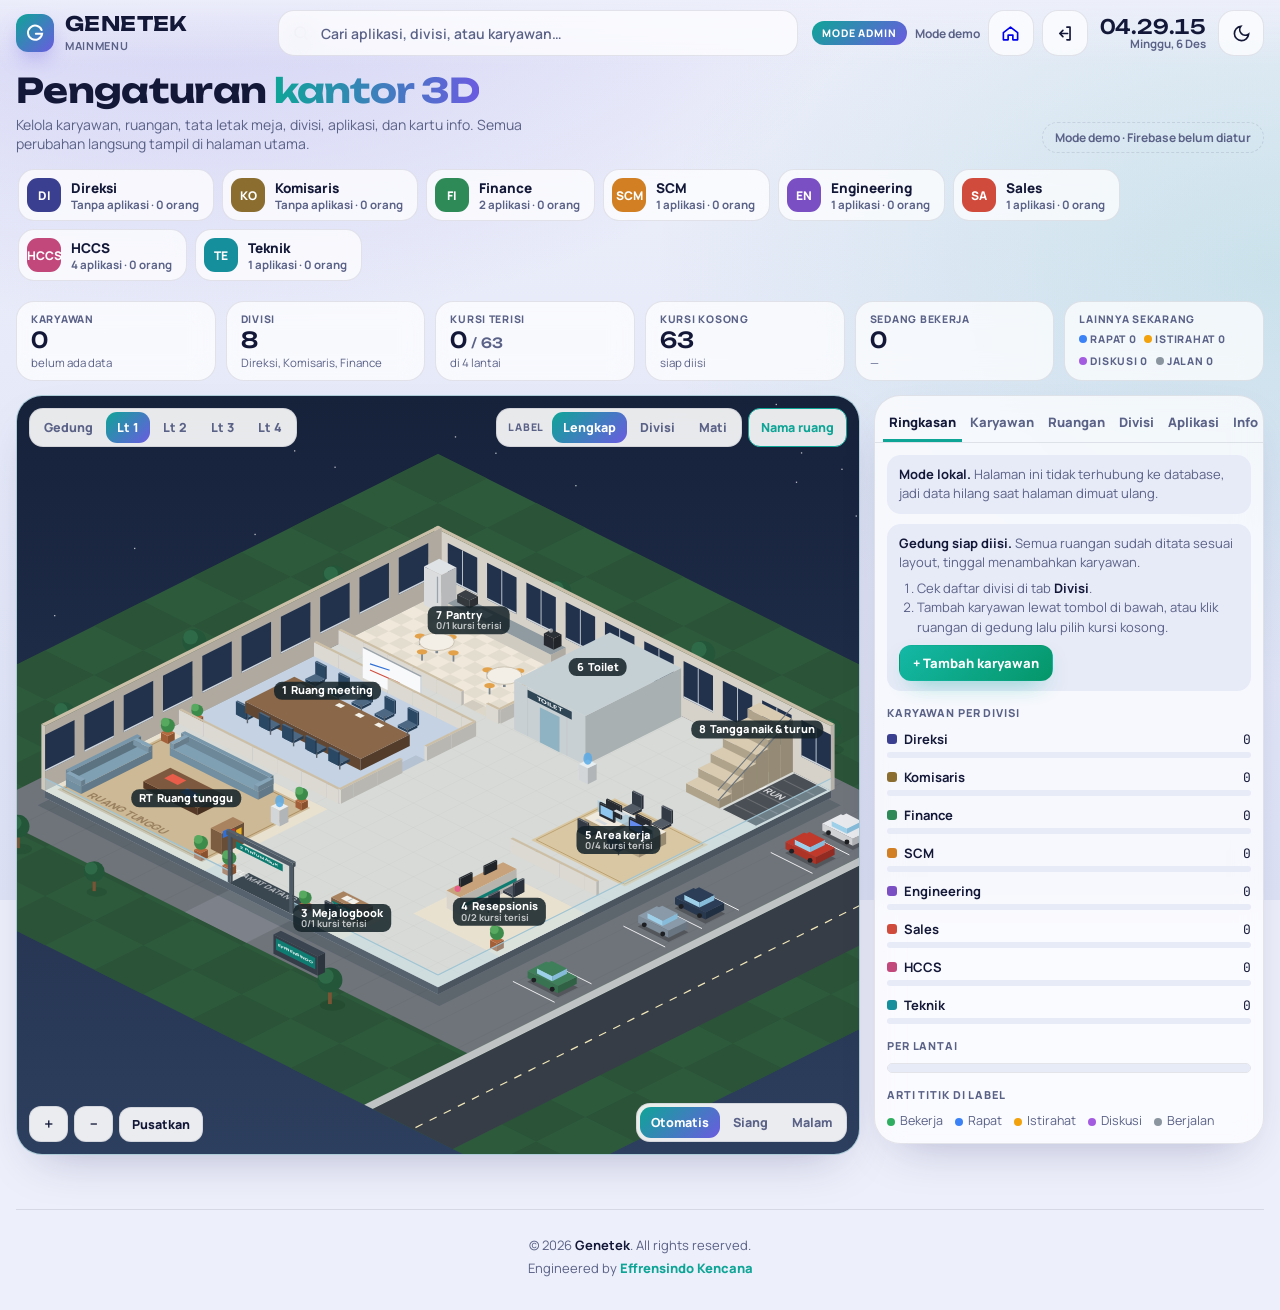
==== admin/index.html @ 9f0a09e7 "Create index.html" ====
<!DOCTYPE html>
<html lang="id">
<head>
  <meta charset="UTF-8">
  <meta name="viewport" content="width=device-width, initial-scale=1, viewport-fit=cover">
  <title>Admin · Mainmenu Genetek</title>
  <script>try{var t=localStorage.getItem("gt-theme");if(t==="dark"||t==="light")document.documentElement.dataset.theme=t}catch(e){}</script>
  <link rel="preconnect" href="https://fonts.googleapis.com">
  <link rel="preconnect" href="https://fonts.gstatic.com" crossorigin>
  <link rel="stylesheet" href="https://fonts.googleapis.com/css2?family=Unbounded:wght@500;700&family=Manrope:wght@400;500;600;700;800&family=JetBrains+Mono:wght@500;700&display=swap">
  <link rel="stylesheet" href="/assets/app.css">
</head>
<body data-mode="admin">
<div class="gate" id="gate">
  <form class="gate-card" id="gateForm" autocomplete="on">
    <h1>Masuk admin</h1>
    <p>Halaman ini untuk mengatur kantor 3D di mainmenu Genetek. Masuk dengan akun admin Firebase.</p>
    <label>Email<input id="g-email" type="email" autocomplete="username" required></label>
    <label>Password<input id="g-pass" type="password" autocomplete="current-password" required></label>
    <div class="gate-err" id="gateErr" role="alert"></div>
    <button class="btn primary" id="gateBtn" type="submit">Masuk</button>
    <button class="linkbtn" id="gateReset" type="button">Lupa password?</button>
    <a class="linkbtn" href="/" style="text-decoration:none">← Kembali ke halaman utama</a>
  </form>
</div>
<div class="bgfx" aria-hidden="true"></div>
<header class="topbar">
  <div class="tbar">
    <a class="brand" id="brand" href="/admin" aria-label="Genetek">
      <span class="logo"><img src="https://i.imgur.com/XjT4AO0.png" alt="Genetek" onerror="document.getElementById('brand').classList.add('nologo')"></span>
      <span class="wm"><span class="mk"><svg width="20" height="20" viewBox="0 0 24 24" fill="none" stroke="#fff" stroke-width="2.4" stroke-linecap="round"><path d="M20 8.5A8.5 8.5 0 1 0 20.5 13H13"/></svg></span><span><b>GENETEK</b><small>Mainmenu</small></span></span>
    </a>
    <div class="search">
      <svg width="18" height="18" viewBox="0 0 24 24" fill="none" stroke="currentColor" stroke-width="2.2" stroke-linecap="round"><circle cx="11" cy="11" r="7"/><path d="m20 20-3.5-3.5"/></svg>
      <input id="gsearch" type="search" placeholder="Cari aplikasi, divisi, atau karyawan…" autocomplete="off" aria-label="Cari aplikasi, divisi, atau karyawan">
      <div class="sres" id="gres" hidden></div>
    </div>
    <div class="tools"><span class="badge-admin">Mode admin</span><span class="who" id="who"></span><a class="tool" href="/" title="Lihat halaman utama" aria-label="Lihat halaman utama"><svg width="19" height="19" viewBox="0 0 24 24" fill="none" stroke="currentColor" stroke-width="2.1" stroke-linecap="round" stroke-linejoin="round"><path d="M3 11 12 4l9 7v9h-6v-6H9v6H3z"/></svg></a><button class="tool" id="logout" type="button" title="Keluar" aria-label="Keluar"><svg width="19" height="19" viewBox="0 0 24 24" fill="none" stroke="currentColor" stroke-width="2.1" stroke-linecap="round" stroke-linejoin="round"><path d="M15 4h4v16h-4M10 8l-4 4 4 4M6 12h10"/></svg></button>
      <div class="clk"><b id="clockTime">--.--</b><span id="clockDay">—</span><i class="sun" id="sun"></i></div>
      <button class="tool" id="themeBtn" type="button" aria-label="Ganti mode gelap atau terang" title="Ganti mode gelap/terang"><svg width="19" height="19" viewBox="0 0 24 24" fill="none" stroke="currentColor" stroke-width="2.1" stroke-linecap="round"><path d="M21 12.8A9 9 0 1 1 11.2 3a7 7 0 0 0 9.8 9.8Z"/></svg></button>
    </div>
  </div>
</header>

<div class="wrap" id="top">
  <section class="hero">
    <div><h1>Pengaturan <em>kantor 3D</em></h1><p>Kelola karyawan, ruangan, tata letak meja, divisi, aplikasi, dan kartu info. Semua perubahan langsung tampil di halaman utama.</p></div>
    <span class="mode" id="mode">Menghubungkan…</span>
  </section>

  <nav class="divbar" id="divbar" aria-label="Divisi dan aplikasinya"></nav>

  <div class="kpis" id="kpis"></div>

  <div class="main">
    <div class="stage" id="stage">
      <canvas id="cv" aria-label="Gedung kantor 4 lantai. Klik karyawan atau divisi untuk membuka aplikasinya."></canvas>
      <div class="hud tl">
        <div class="seg" role="group" aria-label="Lantai" id="floorSeg">
          <button data-view="out" aria-pressed="false">Gedung</button>
          <button data-view="0" aria-pressed="true">Lt 1</button>
          <button data-view="1" aria-pressed="false">Lt 2</button>
          <button data-view="2" aria-pressed="false">Lt 3</button>
          <button data-view="3" aria-pressed="false">Lt 4</button>
        </div>
        <span class="spacer"></span>
        <div class="seg" role="group" aria-label="Label di atas kepala" id="labelSeg">
          <span class="lbl">Label</span>
          <button data-lab="full" aria-pressed="true">Lengkap</button>
          <button data-lab="div" aria-pressed="false">Divisi</button>
          <button data-lab="off" aria-pressed="false">Mati</button>
        </div>
        <button class="hudbtn" id="plaqBtn" aria-pressed="true">Nama ruang</button>
      </div>
      <div class="follow" id="follow" hidden></div>
      <div class="hub" id="hub" hidden></div>
      <div class="hud bl">
        <button class="hudbtn" id="zin" aria-label="Perbesar">＋</button>
        <button class="hudbtn" id="zout" aria-label="Perkecil">－</button>
        <button class="hudbtn" id="zfit">Pusatkan</button>
        <span class="spacer"></span>
        <div class="seg" role="group" aria-label="Waktu" id="daySeg"><button data-day="auto" aria-pressed="true">Otomatis</button><button data-day="day" aria-pressed="false">Siang</button><button data-day="night" aria-pressed="false">Malam</button></div>
      </div>
      <div class="tip" id="tip" hidden></div>
    </div>

    <aside class="panel" id="panel" aria-label="Kelola kantor">
      <div class="drawer" id="drawer" hidden></div>
      <div class="tabs" role="tablist">
        <button class="tab" role="tab" data-tab="sum" aria-selected="true">Ringkasan</button>
        <button class="tab" role="tab" data-tab="ppl" aria-selected="false">Karyawan</button>
        <button class="tab" role="tab" data-tab="room" aria-selected="false">Ruangan</button>
        <button class="tab" role="tab" data-tab="div" aria-selected="false">Divisi</button>
        <button class="tab" role="tab" data-tab="app" aria-selected="false">Aplikasi</button>
        <button class="tab" role="tab" data-tab="info" aria-selected="false">Info</button>
        <button class="tab" role="tab" data-tab="set" aria-selected="false">Pengaturan</button>
      </div>
      <div class="tabbody" id="body"></div>
    </aside>
  </div>

  <footer>
    <p>&copy; 2026 <b>Genetek</b>. All rights reserved.</p>
    <p>Engineered by <a href="https://effrensindokencana.com" target="_blank" rel="noopener">Effrensindo Kencana</a></p>
  </footer>
</div>
<div class="toast" id="toast" hidden></div>

  <script type="module" src="/assets/firebase.js"></script>
  <script src="/assets/app.js" defer></script>
</body>
</html>
---- assets/app.css ----
/* Mainmenu Genetek — gaya bersama untuk / dan /admin.
   Layout: Genetek main menu — sticky glass topbar, 3D office dashboard (stage + management panel), division app hub inside the stage, apps grouped by division, info cards, footer. Dark-first (Orbit theme). */
:root{
  --bg:#090D20; --bg-2:#10163A; --panel:#131937; --panel-2:#1C2348; --glass:rgba(255,255,255,.05); --glass-2:rgba(255,255,255,.08);
  --line:rgba(255,255,255,.09); --ink:#EEF0FF; --muted:#99A0C8; --teal:#2BD9CA; --violet:#8F80FA;
  --accent:#2BD9CA; --accent-ink:#04201d; --ok:#4cd98a; --warn:#f5b54a; --bad:#ff7a6b; --info:#7fa8ff;
  --hud:rgba(19,25,55,.86); --shadow:0 24px 60px -24px rgba(0,0,0,.8);
  --f-display:"Unbounded","Segoe UI",system-ui,sans-serif; --f-body:"Manrope","Segoe UI",system-ui,sans-serif; --f-mono:"JetBrains Mono",ui-monospace,Menlo,Consolas,monospace;
  color-scheme:dark;
}
@media (prefers-color-scheme:light){:root:not([data-theme="dark"]){
  --bg:#EDEFFA; --bg-2:#DEE3F6; --panel:#FFFFFF; --panel-2:#E7EAF7; --glass:rgba(255,255,255,.72); --glass-2:rgba(255,255,255,.9);
  --line:rgba(20,24,60,.10); --ink:#141838; --muted:#5B6287; --teal:#0EA597; --violet:#6B5BE0;
  --accent:#0EA597; --accent-ink:#ffffff; --ok:#2b8f4a; --warn:#b86f05; --bad:#c8402f; --info:#2f6fd6;
  --hud:rgba(255,255,255,.9); --shadow:0 20px 50px -24px rgba(40,44,110,.35); color-scheme:light}}
:root[data-theme="light"]{
  --bg:#EDEFFA; --bg-2:#DEE3F6; --panel:#FFFFFF; --panel-2:#E7EAF7; --glass:rgba(255,255,255,.72); --glass-2:rgba(255,255,255,.9);
  --line:rgba(20,24,60,.10); --ink:#141838; --muted:#5B6287; --teal:#0EA597; --violet:#6B5BE0;
  --accent:#0EA597; --accent-ink:#ffffff; --ok:#2b8f4a; --warn:#b86f05; --bad:#c8402f; --info:#2f6fd6;
  --hud:rgba(255,255,255,.9); --shadow:0 20px 50px -24px rgba(40,44,110,.35); color-scheme:light}
*{box-sizing:border-box}
html,body{margin:0}
[hidden]{display:none!important}
body{background:var(--bg);color:var(--ink);font-family:var(--f-body);font-size:14px;padding-inline:16px;padding-block:0 0}
.bgfx{position:fixed;inset:0;z-index:-1;pointer-events:none;background:radial-gradient(1000px 600px at 15% -10%,color-mix(in srgb,var(--violet) 22%,transparent),transparent 70%),radial-gradient(900px 600px at 100% 30%,color-mix(in srgb,var(--teal) 14%,transparent),transparent 70%),linear-gradient(180deg,var(--bg),var(--bg-2))}
.wrap{max-width:1440px;margin:0 auto;display:flex;flex-direction:column;gap:14px}
button{font:inherit;color:inherit}
:focus-visible{outline:2px solid var(--teal);outline-offset:3px}

/* topbar */
.topbar{position:sticky;top:env(safe-area-inset-top,0px);z-index:40;margin-inline:-16px;padding:10px 16px;background:linear-gradient(180deg,color-mix(in srgb,var(--bg) 92%,transparent),color-mix(in srgb,var(--bg) 0%,transparent))}
.tbar{max-width:1440px;margin:0 auto;display:flex;align-items:center;gap:14px}
.brand{display:flex;align-items:center;gap:11px;text-decoration:none;color:inherit;flex:none}
.brand .mk{width:38px;height:38px;border-radius:12px;display:grid;place-items:center;background:linear-gradient(135deg,var(--teal),var(--violet));box-shadow:0 10px 24px -10px var(--violet)}
.brand b{font-family:var(--f-display);font-weight:700;font-size:20px;letter-spacing:.02em;line-height:1}
.brand small{display:block;font-size:11px;color:var(--muted);font-weight:700;letter-spacing:.06em;text-transform:uppercase;margin-top:3px}
.search{position:relative;flex:1;max-width:520px;margin-left:auto}
.search input{width:100%;height:46px;border-radius:16px;border:1px solid var(--line);background:var(--glass);backdrop-filter:blur(12px);-webkit-backdrop-filter:blur(12px);color:var(--ink);font:600 14px var(--f-body);padding:0 14px 0 42px}
.search input::placeholder{color:var(--muted)}
.search svg{position:absolute;left:14px;top:14px;color:var(--muted)}
.sres{position:absolute;left:0;right:0;top:52px;background:var(--panel);border:1px solid var(--line);border-radius:18px;box-shadow:var(--shadow);padding:8px;max-height:min(70vh,460px);overflow:auto;z-index:50}
.sres .grp{font:800 10.5px var(--f-body);letter-spacing:.08em;text-transform:uppercase;color:var(--muted);padding:8px 10px 4px}
.sres a,.sres button{display:flex;align-items:center;gap:10px;width:100%;padding:9px 10px;border-radius:12px;text-decoration:none;color:var(--ink);background:transparent;border:0;cursor:pointer;text-align:left}
.sres a:hover,.sres button:hover,.sres .on{background:var(--panel-2)}
.sres .ic{width:30px;height:30px;border-radius:50%;display:grid;place-items:center;flex:none;color:#fff}
.sres .t{font-weight:800;font-size:13.5px}.sres .d{font-size:12px;color:var(--muted)}
.tools{display:flex;gap:8px;align-items:center;flex:none}
.tool{width:46px;height:46px;border-radius:16px;border:1px solid var(--line);background:var(--glass);backdrop-filter:blur(12px);cursor:pointer;display:grid;place-items:center;transition:transform .3s cubic-bezier(.3,1.6,.5,1),border-color .3s,color .3s}
.tool:hover{transform:translateY(-2px);border-color:var(--teal);color:var(--teal)}
.clk{display:flex;flex-direction:column;align-items:flex-end;line-height:1.1;padding:0 4px}
.clk b{font-family:var(--f-display);font-weight:500;font-size:20px;font-variant-numeric:tabular-nums;letter-spacing:-.01em}
.clk span{font-size:11.5px;color:var(--muted);font-weight:700}
.clk .sun{display:none}
@media (max-width:760px){.clk{display:none}.brand small{display:none}.search{max-width:none}}
@media (max-width:480px){.brand b{display:none}}

/* hero line */
.hero{display:flex;align-items:flex-end;justify-content:space-between;gap:12px;flex-wrap:wrap;padding-top:6px}
.hero h1{font-family:var(--f-display);font-weight:700;font-size:clamp(22px,3vw,34px);letter-spacing:-.02em;margin:0;line-height:1.1;text-wrap:balance}
.hero h1 em{font-style:normal;background:linear-gradient(90deg,var(--teal),var(--violet));-webkit-background-clip:text;background-clip:text;color:transparent}
.hero p{margin:6px 0 0;color:var(--muted);font-size:14px;max-width:62ch}
.mode{font-size:12px;color:var(--muted);padding:6px 12px;border-radius:999px;border:1px dashed var(--line);font-weight:700}

/* division bar */
.divbar{display:flex;gap:8px;overflow-x:auto;padding:2px 2px 6px;scrollbar-width:thin}
@media (min-width:900px){.divbar{flex-wrap:wrap;overflow:visible}}
.dchip{--c:#888;flex:none;display:flex;align-items:center;gap:10px;padding:8px 14px 8px 8px;border-radius:16px;border:1px solid var(--line);background:var(--glass);backdrop-filter:blur(10px);cursor:pointer;text-align:left;transition:transform .3s cubic-bezier(.3,1.6,.5,1),border-color .3s,background .3s}
.dchip:hover{transform:translateY(-2px);border-color:var(--c)}
.dchip[aria-pressed="true"]{border-color:var(--c);background:color-mix(in srgb,var(--c) 18%,var(--panel))}
.dchip .ic{width:34px;height:34px;border-radius:11px;display:grid;place-items:center;background:var(--c);color:#fff;font:800 12px var(--f-body)}
.dchip b{display:block;font-weight:800;font-size:13.5px;white-space:nowrap}
.dchip small{display:block;font-size:11.5px;color:var(--muted);font-weight:700;white-space:nowrap}

/* KPI */
.kpis{display:grid;grid-template-columns:repeat(6,minmax(0,1fr));gap:10px}
@media (max-width:1000px){.kpis{grid-template-columns:repeat(3,minmax(0,1fr))}}
.kpi{background:var(--glass);backdrop-filter:blur(12px);border:1px solid var(--line);border-radius:18px;padding:10px 14px;display:flex;flex-direction:column;gap:2px;min-width:0}
.kpi b{font-family:var(--f-display);font-weight:500;font-size:22px;line-height:1.1;font-variant-numeric:tabular-nums}
.kpi span{font-size:10.5px;text-transform:uppercase;letter-spacing:.07em;color:var(--muted);font-weight:800}
.kpi small{font-size:11.5px;color:var(--muted);white-space:nowrap;overflow:hidden;text-overflow:ellipsis}
.kpi .dots{display:flex;gap:8px;font-size:11.5px;color:var(--muted);flex-wrap:wrap;font-weight:700}
.kpi .dots i{width:8px;height:8px;border-radius:50%;display:inline-block;margin-right:3px}

/* main */
.main{display:grid;grid-template-columns:minmax(0,1fr) 390px;gap:14px;align-items:start}
@media (max-width:1060px){.main{grid-template-columns:minmax(0,1fr)}}
.stage{position:relative;border-radius:26px;overflow:hidden;background:#bfe0ea;border:1px solid var(--line);height:760px;min-width:0;box-shadow:var(--shadow)}
@media (max-width:1060px){.stage{height:580px}}
@media (max-width:520px){.stage{height:520px}}
canvas{display:block;width:100%;height:100%;touch-action:none;cursor:grab}
canvas.drag{cursor:grabbing}
canvas.pt{cursor:pointer}
.hud{position:absolute;display:flex;gap:6px;flex-wrap:wrap;pointer-events:none}
.hud > *{pointer-events:auto}
.hud.tl{left:12px;top:12px;right:12px}
.hud.bl{left:12px;bottom:12px;right:12px;align-items:flex-end}
.seg{display:inline-flex;background:var(--hud);border:1px solid var(--line);border-radius:14px;padding:3px;gap:2px;backdrop-filter:blur(10px)}
.seg button{font:800 12.5px var(--f-body);color:var(--muted);background:transparent;border:0;border-radius:11px;padding:7px 11px;cursor:pointer;white-space:nowrap}
.seg button[aria-pressed="true"]{background:linear-gradient(135deg,var(--teal),var(--violet));color:#fff}
.seg button:hover:not([aria-pressed="true"]){color:var(--ink)}
.seg .lbl{font:800 10.5px var(--f-body);text-transform:uppercase;letter-spacing:.07em;color:var(--muted);align-self:center;padding:0 6px 0 8px}
.hudbtn{font:800 12.5px var(--f-body);background:var(--hud);color:var(--ink);border:1px solid var(--line);border-radius:12px;padding:8px 12px;cursor:pointer;backdrop-filter:blur(10px)}
.hudbtn:hover{border-color:var(--teal)}
#plaqBtn[aria-pressed="false"]{color:var(--muted)}#plaqBtn[aria-pressed="true"]{border-color:var(--teal);color:var(--teal)}
.spacer{flex:1}
.tip{position:absolute;pointer-events:none;background:var(--panel);color:var(--ink);border:1px solid var(--line);border-radius:14px;padding:9px 11px;font-size:12.5px;box-shadow:var(--shadow);max-width:260px;z-index:3;line-height:1.45}
.tip b{font-family:var(--f-display);font-weight:500;font-size:14px}
.tip .act{display:inline-flex;align-items:center;gap:5px;margin-top:3px;font-weight:700}
.follow{position:absolute;right:12px;top:62px;background:var(--hud);border:1px solid var(--line);border-radius:14px;padding:7px 8px 7px 12px;font-size:12.5px;display:flex;gap:8px;align-items:center;max-width:calc(100% - 24px);backdrop-filter:blur(10px)}
@media (max-width:640px){.hud .seg button{padding:6px 8px;font-size:12px}.seg .lbl{display:none}}

/* division hub (app menu inside the 3D stage) */
.hub{--c:#2BD9CA;position:absolute;left:50%;bottom:64px;transform:translateX(-50%);width:min(620px,calc(100% - 24px));max-height:calc(100% - 140px);overflow:auto;z-index:4;
  background:color-mix(in srgb,var(--panel) 92%,transparent);backdrop-filter:blur(18px);-webkit-backdrop-filter:blur(18px);border:1px solid var(--line);border-radius:24px;box-shadow:var(--shadow);padding:16px;animation:hubIn .45s cubic-bezier(.2,.9,.2,1) both}
@keyframes hubIn{from{opacity:0;transform:translate(-50%,24px) scale(.97)}}
.hub::before{content:"";position:absolute;inset:0 0 auto 0;height:4px;background:linear-gradient(90deg,var(--c),color-mix(in srgb,var(--c) 30%,var(--violet)))}
.hub-head{display:flex;align-items:center;gap:12px}
.hub-head .big{width:48px;height:48px;border-radius:15px;display:grid;place-items:center;background:var(--c);color:#fff;font:800 14px var(--f-body);box-shadow:0 10px 24px -10px var(--c);flex:none}
.hub-head h3{margin:0;font-family:var(--f-display);font-weight:700;font-size:20px;letter-spacing:-.01em}
.hub-head .eb{font:800 10.5px var(--f-body);letter-spacing:.08em;text-transform:uppercase;color:var(--muted)}
.hub-head .meta{margin-top:2px}
.hub-head .x{margin-left:auto}
.hub-person{display:flex;align-items:center;gap:10px;margin-top:12px;padding:10px 12px;border-radius:16px;background:var(--panel-2)}
.hub-person > div{min-width:0;flex:1}
.hub-apps{display:grid;grid-template-columns:repeat(auto-fill,minmax(250px,1fr));gap:10px;margin-top:14px}
.happ{--c:#888;display:flex;align-items:center;gap:12px;padding:12px;border-radius:18px;border:1px solid var(--line);background:var(--glass-2);text-decoration:none;color:var(--ink);transition:transform .3s cubic-bezier(.3,1.6,.5,1),border-color .3s,background .3s}
.happ:hover{transform:translateY(-2px);border-color:var(--c);background:color-mix(in srgb,var(--c) 12%,var(--panel))}
.happ .ic{width:46px;height:46px;border-radius:50%;display:grid;place-items:center;flex:none;color:var(--c);background:color-mix(in srgb,var(--c) 16%,var(--panel));box-shadow:0 8px 18px -10px var(--c)}
.happ > div{min-width:0;flex:1}
.happ b{display:block;font-family:var(--f-display);font-weight:500;font-size:14px;line-height:1.2}
.happ small{display:block;font-size:12.5px;color:var(--muted);line-height:1.4;margin-top:3px;display:-webkit-box;-webkit-line-clamp:2;-webkit-box-orient:vertical;overflow:hidden}
.happ .go{width:32px;height:32px;border-radius:50%;display:grid;place-items:center;background:var(--panel-2);color:var(--c);flex:none;transition:transform .4s cubic-bezier(.3,1.6,.5,1)}
.happ:hover .go{transform:rotate(-45deg);background:var(--c);color:#fff}
.hub-foot{display:flex;gap:8px;flex-wrap:wrap;margin-top:12px;align-items:center}
.hub-empty{margin-top:12px;font-size:13px;color:var(--muted);line-height:1.5}
@media (max-width:520px){.hub{bottom:58px;padding:13px}.hub-apps{grid-template-columns:1fr}}

/* management panel */
.panel{background:var(--glass);backdrop-filter:blur(14px);-webkit-backdrop-filter:blur(14px);border:1px solid var(--line);border-radius:26px;display:flex;flex-direction:column;min-width:0;overflow:hidden;box-shadow:var(--shadow)}
.tabs{display:flex;gap:2px;padding:8px 8px 0;border-bottom:1px solid var(--line);overflow-x:auto}
.tab{flex:1;font:800 13px var(--f-body);padding:9px 6px 8px;border:0;background:transparent;color:var(--muted);cursor:pointer;border-bottom:3px solid transparent;white-space:nowrap}
.tab[aria-selected="true"]{color:var(--ink);border-bottom-color:var(--teal)}
.tabbody{padding:12px;display:flex;flex-direction:column;gap:10px;max-height:700px;overflow:auto}
@media (max-width:1060px){.tabbody{max-height:none}}
.note{font-size:13px;color:var(--muted);background:var(--panel-2);border-radius:14px;padding:10px 12px;line-height:1.5}
.note b{color:var(--ink)}
.note .acts{margin-top:8px}
.sec{font:800 11px var(--f-body);text-transform:uppercase;letter-spacing:.08em;color:var(--muted);margin-top:4px;display:flex;justify-content:space-between;align-items:center;gap:8px}
.card{border:1px solid var(--line);border-radius:16px;padding:10px 12px;display:flex;flex-direction:column;gap:5px;background:var(--panel)}
.card.click{cursor:pointer;text-align:left;font:inherit;color:inherit;width:100%}
.card.click:hover{border-color:color-mix(in srgb,var(--teal) 50%,var(--line))}
.card.sel{border-color:var(--teal);box-shadow:0 0 0 2px color-mix(in srgb,var(--teal) 25%,transparent)}
.card .top{display:flex;justify-content:space-between;gap:8px;align-items:center}
.card h3{margin:0;font:700 14px/1.25 var(--f-body);min-width:0;overflow-wrap:anywhere;display:flex;align-items:center;gap:7px}
.meta{font-size:12.5px;color:var(--muted);line-height:1.45}
.meta b{color:var(--ink);font-weight:700}
.pill{font:800 10.5px var(--f-body);text-transform:uppercase;letter-spacing:.05em;padding:3px 8px;border-radius:999px;white-space:nowrap;flex:none;display:inline-flex;align-items:center;gap:4px;background:var(--panel-2);color:var(--muted)}
.divpill{font:800 11px var(--f-body);padding:3px 9px;border-radius:999px;color:#fff;white-space:nowrap;display:inline-block;max-width:100%;overflow:hidden;text-overflow:ellipsis}
.sw{width:10px;height:10px;border-radius:3px;display:inline-block;flex:none}
.dot{width:8px;height:8px;border-radius:50%;display:inline-block;flex:none}
.bar{height:6px;border-radius:6px;background:var(--panel-2);overflow:hidden}
.bar i{display:block;height:100%;border-radius:6px}
.row{display:flex;align-items:center;justify-content:space-between;gap:8px;flex-wrap:wrap}
.acts{display:flex;gap:6px;flex-wrap:wrap}
.btn{font:800 13px var(--f-body);border-radius:12px;padding:8px 13px;border:1px solid var(--line);background:var(--panel);color:var(--ink);cursor:pointer}
.btn:hover{border-color:var(--teal)}
.btn.primary{background:linear-gradient(135deg,#14B8A6,#059669);color:#fff;border-color:transparent;box-shadow:0 10px 24px -12px rgba(20,184,166,.8)}
.btn.danger{color:var(--bad)}
.btn.armed{background:var(--bad);color:#fff;border-color:var(--bad)}
.btn.sm{padding:5px 10px;font-size:12px}
.btn.wide{width:100%}
.btn:disabled{opacity:.5;cursor:not-allowed}
.form{display:flex;flex-direction:column;gap:10px}
label{display:flex;flex-direction:column;gap:4px;font-weight:700;font-size:13px;min-width:0}
label small{font-weight:500;color:var(--muted)}
input,select{font:500 14px var(--f-body);padding:9px 11px;border-radius:12px;border:1px solid var(--line);background:var(--panel-2);color:var(--ink);width:100%;min-width:0}
.two{display:grid;grid-template-columns:1fr 1fr;gap:10px}
@media (max-width:420px){.two{grid-template-columns:1fr}}
.tbl{overflow-x:auto;border:1px solid var(--line);border-radius:14px}
table{border-collapse:collapse;width:100%;font-size:12.5px}
th,td{padding:8px;text-align:left;border-bottom:1px solid var(--line);white-space:nowrap}
th{font-size:10.5px;text-transform:uppercase;letter-spacing:.06em;color:var(--muted);background:var(--panel-2)}
td.num,th.num{text-align:right;font-family:var(--f-mono);font-variant-numeric:tabular-nums}
tr.click{cursor:pointer}
tr.click:hover td{background:var(--panel-2)}
tr:last-child td{border-bottom:0}
.filters{display:flex;gap:6px;flex-wrap:wrap}
.filters input{flex:1 1 160px}
.filters select{flex:1 1 120px;width:auto}
.drawer{border-bottom:1px solid var(--line);padding:12px;background:var(--panel-2);display:flex;flex-direction:column;gap:9px}
.drawer h3{margin:0;font:700 18px/1.25 var(--f-display);letter-spacing:-.01em;overflow-wrap:anywhere}
.x{border:0;background:transparent;color:var(--muted);font:700 22px var(--f-body);cursor:pointer;line-height:1;padding:2px 8px;border-radius:10px}
.x:hover{color:var(--ink);background:var(--panel-2)}
.kinds{display:grid;grid-template-columns:repeat(4,1fr);gap:6px}
@media (max-width:420px){.kinds{grid-template-columns:repeat(2,1fr)}}
.kinds button{font:700 12px var(--f-body);padding:8px 4px 7px;border-radius:12px;border:1px solid var(--line);background:var(--panel);color:var(--ink);cursor:pointer;display:flex;flex-direction:column;align-items:center;gap:4px}
.kinds button[aria-pressed="true"]{border-color:var(--teal);background:color-mix(in srgb,var(--teal) 16%,var(--panel))}
.swatches{display:flex;gap:6px;flex-wrap:wrap}
.swatches button{width:26px;height:26px;border-radius:8px;border:2px solid transparent;cursor:pointer}
.swatches button[aria-pressed="true"]{border-color:var(--ink);box-shadow:0 0 0 2px var(--panel) inset}
.plist{display:flex;flex-direction:column;gap:0}
.prow{display:grid;grid-template-columns:auto 1fr auto;gap:10px;align-items:center;padding:8px 6px;border-bottom:1px dashed var(--line);cursor:pointer;border-radius:10px;background:transparent;border-left:0;border-right:0;border-top:0;font:inherit;color:inherit;text-align:left;width:100%}
.prow:hover{background:var(--panel-2)}
.prow.sel{background:color-mix(in srgb,var(--teal) 14%,transparent)}
.prow:last-child{border-bottom:0}
.av{width:32px;height:32px;border-radius:50%;display:grid;place-items:center;color:#fff;font:800 12px var(--f-body);flex:none}
.prow .nm{font-weight:800;font-size:13.5px;overflow:hidden;text-overflow:ellipsis;white-space:nowrap}
.prow .sb{font-size:12px;color:var(--muted);overflow:hidden;text-overflow:ellipsis;white-space:nowrap}
.prow > div{min-width:0}
.loc{font:500 11px var(--f-mono);color:var(--muted);white-space:nowrap}
.toast{position:fixed;left:50%;bottom:calc(20px + env(safe-area-inset-bottom,0px));transform:translateX(-50%);background:var(--ink);color:var(--bg);padding:11px 16px;border-radius:14px;font-weight:800;font-size:13px;z-index:60;max-width:calc(100% - 32px)}
.empty{text-align:center;padding:16px 10px;color:var(--muted);font-size:13px}
.kv{display:grid;grid-template-columns:auto 1fr;gap:4px 12px;font-size:13px}
.kv span{color:var(--muted)}
.kv b{font-weight:700;overflow-wrap:anywhere}

/* apps section (bento) */
.apps{margin-top:30px}
.sec-head{display:flex;align-items:center;justify-content:space-between;gap:12px;margin-bottom:14px;flex-wrap:wrap}
.sec-head h2{margin:0;font-family:var(--f-display);font-weight:700;font-size:clamp(22px,2.6vw,30px);letter-spacing:-.02em;display:flex;align-items:center;gap:12px}
.sec-head h2 .i{width:42px;height:42px;border-radius:13px;display:grid;place-items:center;color:#fff;background:linear-gradient(135deg,var(--teal),var(--violet));box-shadow:0 10px 24px -10px var(--violet)}
.count{white-space:nowrap;padding:7px 13px;border-radius:999px;background:var(--panel);border:1px solid var(--line);font-weight:800;font-size:12.5px;color:var(--muted)}
.afilter{display:flex;gap:6px;flex-wrap:wrap;margin-bottom:14px}
.afilter button{--c:var(--teal);font:800 12.5px var(--f-body);padding:7px 12px;border-radius:999px;border:1px solid var(--line);background:var(--glass);color:var(--muted);cursor:pointer;display:inline-flex;align-items:center;gap:6px}
.afilter button i{width:8px;height:8px;border-radius:50%;background:var(--c)}
.afilter button[aria-pressed="true"]{color:var(--ink);border-color:var(--c);background:color-mix(in srgb,var(--c) 16%,var(--panel))}
.apps-grid{display:grid;grid-template-columns:repeat(auto-fill,minmax(250px,1fr));gap:16px;perspective:1200px}
.app{--c:#888;--rx:0deg;--ry:0deg;position:relative;display:flex;flex-direction:column;border-radius:24px;background:var(--panel);box-shadow:var(--shadow);border:1px solid var(--line);transform:rotateX(var(--rx)) rotateY(var(--ry));transform-style:preserve-3d;transition:transform .5s cubic-bezier(.2,.9,.2,1),box-shadow .4s}
.app-top{position:relative;height:104px;margin:8px 8px 0;border-radius:18px;overflow:hidden;background:color-mix(in srgb,var(--c) 18%,var(--panel));display:flex;align-items:center;justify-content:space-between;padding:0 16px}
.app-top .ghost{position:absolute;right:-10px;bottom:-24px;color:var(--c);opacity:.18;transform:rotate(-14deg);transition:transform .7s cubic-bezier(.2,.9,.2,1),opacity .4s}
.app:hover .ghost{transform:rotate(0) scale(1.1);opacity:.28}
.app-ic{position:relative;width:54px;height:54px;border-radius:50%;background:var(--panel);color:var(--c);display:grid;place-items:center;box-shadow:0 8px 20px -8px color-mix(in srgb,var(--c) 70%,transparent);transform:translateZ(30px)}
.app-div{position:relative;font:800 10.5px var(--f-body);letter-spacing:.06em;text-transform:uppercase;padding:4px 9px;border-radius:999px;background:var(--panel);color:var(--ink);display:inline-flex;gap:6px;align-items:center;align-self:flex-start;margin-top:12px}
.app-div i{width:7px;height:7px;border-radius:50%;background:var(--dc)}
.app-body{padding:14px 18px 4px;flex:1}
.app-body h4{margin:0 0 6px;font-family:var(--f-display);font-weight:500;font-size:15.5px;line-height:1.2}
.app-body p{margin:0;font-size:13.5px;line-height:1.55;color:var(--muted)}
.app-go{margin:12px 16px 16px;display:flex;align-items:center;justify-content:space-between;padding:6px 6px 6px 14px;border-radius:999px;background:var(--panel-2);text-decoration:none;font-weight:800;font-size:13.5px;color:var(--ink);transition:background .3s,color .3s}
.app-go::after{content:"";position:absolute;inset:0;border-radius:24px}
.app-go .ci{width:30px;height:30px;border-radius:50%;display:grid;place-items:center;background:var(--panel);color:var(--c);transition:transform .4s cubic-bezier(.3,1.6,.5,1)}
.app:hover .app-go{background:var(--c);color:#fff}
.app:hover .app-go .ci{transform:rotate(-45deg)}
.app:has(.app-go:focus-visible){outline:2px solid var(--teal);outline-offset:3px}

/* info cards */
.info{display:grid;grid-template-columns:repeat(auto-fill,minmax(260px,1fr));gap:14px}
.icard{position:relative;overflow:hidden;border-radius:22px;padding:18px;color:#fff;min-height:170px;display:flex;flex-direction:column;justify-content:flex-end;gap:8px;text-decoration:none;border:1px solid rgba(255,255,255,.08)}
.icard.feature{background:radial-gradient(400px 200px at 90% 0%,rgba(43,217,202,.45),transparent 70%),linear-gradient(160deg,#0f1a3d,#0b1030)}
.icard.cert{background:radial-gradient(400px 200px at 90% 0%,rgba(143,128,250,.5),transparent 70%),linear-gradient(160deg,#16133d,#0b1030)}
.icard .tag{align-self:flex-start;font:800 11.5px var(--f-body);padding:5px 10px;border-radius:999px;border:1px solid rgba(255,255,255,.25);background:rgba(255,255,255,.08)}
.icard h4{margin:0;font-family:var(--f-display);font-weight:700;font-size:17px;line-height:1.2}
.icard p{margin:0;font-size:13px;color:rgba(230,233,255,.78);line-height:1.5}
.icard .cta{display:inline-flex;gap:8px;align-items:center;font-weight:800;font-size:13px;color:#7FF0E5}
.icard.cert .cta{color:#D7CCFF}
.icard .bg{position:absolute;right:-10px;top:-10px;opacity:.16}
footer{margin-top:40px;padding:24px 0 30px;text-align:center;font-size:13px;color:var(--muted);line-height:1.8;border-top:1px solid var(--line)}
footer p{margin:0}footer b{color:var(--ink)}footer a{color:var(--teal);font-weight:800;text-decoration:none}
@media (prefers-reduced-motion:reduce){*,*::before,*::after{animation-duration:.01ms!important;transition-duration:.01ms!important}}

/* logo */
.brand .logo{display:block;line-height:0}
.brand .logo img{height:34px;width:auto;display:block}
.brand .wm{display:none;align-items:center;gap:11px}
.brand.nologo .logo{display:none}.brand.nologo .wm{display:flex}
.badge-admin{font:800 10.5px var(--f-body);letter-spacing:.08em;text-transform:uppercase;padding:5px 10px;border-radius:999px;background:linear-gradient(135deg,var(--teal),var(--violet));color:#fff;white-space:nowrap}
.who{font-size:12px;color:var(--muted);font-weight:700;max-width:200px;overflow:hidden;text-overflow:ellipsis;white-space:nowrap}
@media (max-width:760px){.who{display:none}}
.main.solo{grid-template-columns:minmax(0,1fr)}
.main.solo .stage{height:min(78vh,800px);min-height:480px}
/* info card dengan gambar */
.icard img{position:absolute;inset:0;width:100%;height:100%;object-fit:cover;opacity:.55}
.icard .shade{position:absolute;inset:0;background:linear-gradient(200deg,rgba(9,13,32,.1),rgba(9,13,32,.6) 45%,rgba(9,13,32,.95))}
.icard>.tag,.icard>h4,.icard>p,.icard>.cta{position:relative}
code{font-family:var(--f-mono);font-size:12px;background:var(--panel-2);padding:1px 5px;border-radius:6px}
/* gerbang login admin */
.gate{position:fixed;inset:0;z-index:90;display:grid;place-items:center;padding:16px;background:color-mix(in srgb,var(--bg) 70%,transparent);backdrop-filter:blur(16px);-webkit-backdrop-filter:blur(16px)}
.gate-card{width:min(420px,100%);background:var(--panel);border:1px solid var(--line);border-radius:26px;box-shadow:var(--shadow);padding:26px;display:flex;flex-direction:column;gap:14px;position:relative;overflow:hidden}
.gate-card::before{content:"";position:absolute;inset:0 0 auto 0;height:4px;background:linear-gradient(90deg,var(--teal),var(--violet))}
.gate-card h1{font-family:var(--f-display);font-weight:700;font-size:22px;margin:0;letter-spacing:-.01em}
.gate-card p{margin:0;color:var(--muted);font-size:13.5px;line-height:1.5}
.gate-err{min-height:18px;font-size:13px;font-weight:700;color:var(--warn)}
.linkbtn{background:none;border:0;color:var(--teal);font-weight:800;cursor:pointer;padding:0;align-self:flex-start}
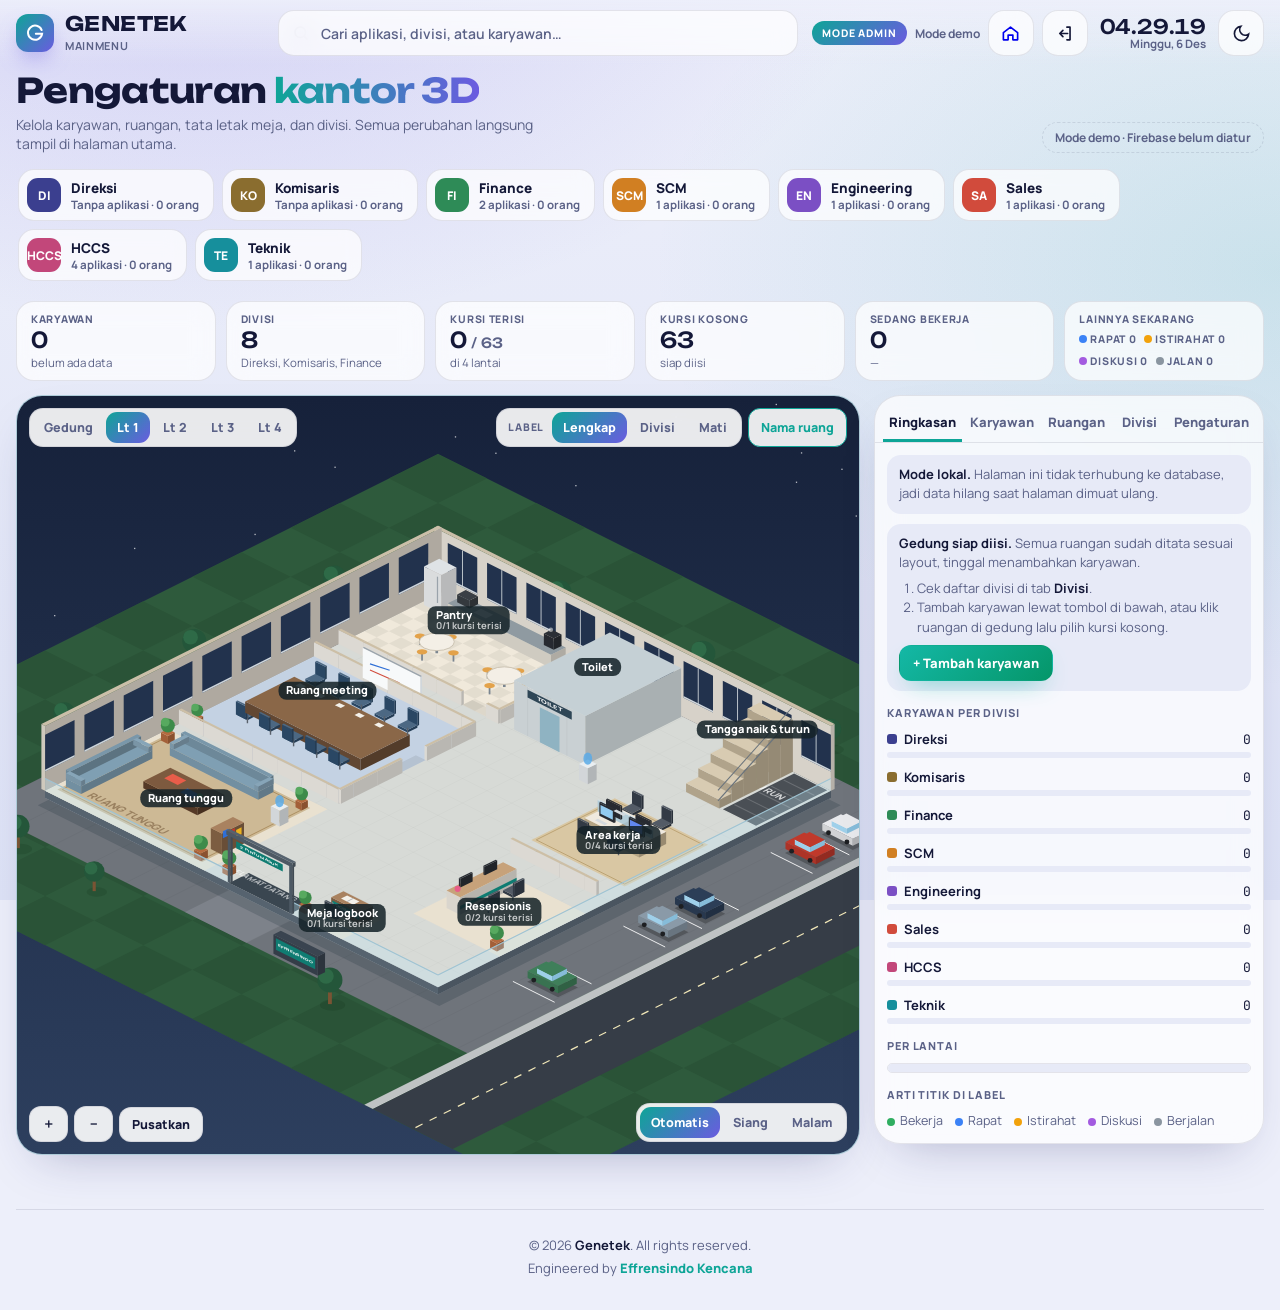
==== commit b98636c2: "Update index.html" ====
--- a/admin/index.html
+++ b/admin/index.html
@@ -44,7 +44,7 @@
 
 <div class="wrap" id="top">
   <section class="hero">
-    <div><h1>Pengaturan <em>kantor 3D</em></h1><p>Kelola karyawan, ruangan, tata letak meja, divisi, aplikasi, dan kartu info. Semua perubahan langsung tampil di halaman utama.</p></div>
+    <div><h1>Pengaturan <em>kantor 3D</em></h1><p>Kelola karyawan, ruangan, tata letak meja, dan divisi. Semua perubahan langsung tampil di halaman utama.</p></div>
     <span class="mode" id="mode">Menghubungkan…</span>
   </section>
 
@@ -91,8 +91,6 @@
         <button class="tab" role="tab" data-tab="ppl" aria-selected="false">Karyawan</button>
         <button class="tab" role="tab" data-tab="room" aria-selected="false">Ruangan</button>
         <button class="tab" role="tab" data-tab="div" aria-selected="false">Divisi</button>
-        <button class="tab" role="tab" data-tab="app" aria-selected="false">Aplikasi</button>
-        <button class="tab" role="tab" data-tab="info" aria-selected="false">Info</button>
         <button class="tab" role="tab" data-tab="set" aria-selected="false">Pengaturan</button>
       </div>
       <div class="tabbody" id="body"></div>
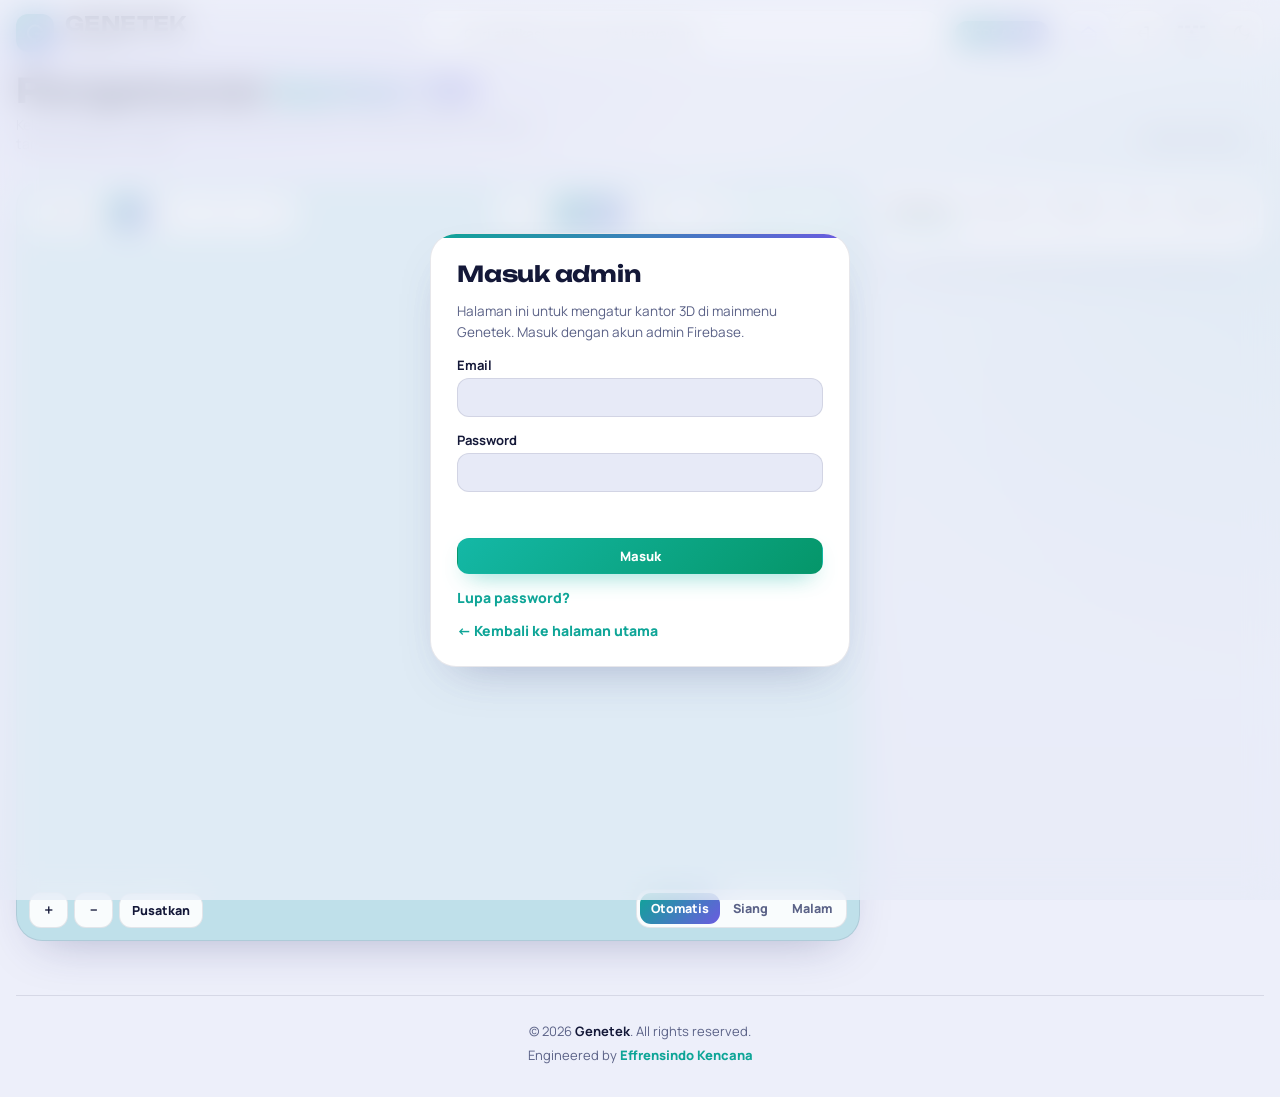
==== commit 3a43ce6f: "Update index.html" ====
--- a/admin/index.html
+++ b/admin/index.html
@@ -47,8 +47,6 @@
     <div><h1>Pengaturan <em>kantor 3D</em></h1><p>Kelola karyawan, ruangan, tata letak meja, dan divisi. Semua perubahan langsung tampil di halaman utama.</p></div>
     <span class="mode" id="mode">Menghubungkan…</span>
   </section>
-
-  <nav class="divbar" id="divbar" aria-label="Divisi dan aplikasinya"></nav>
 
   <div class="kpis" id="kpis"></div>
 
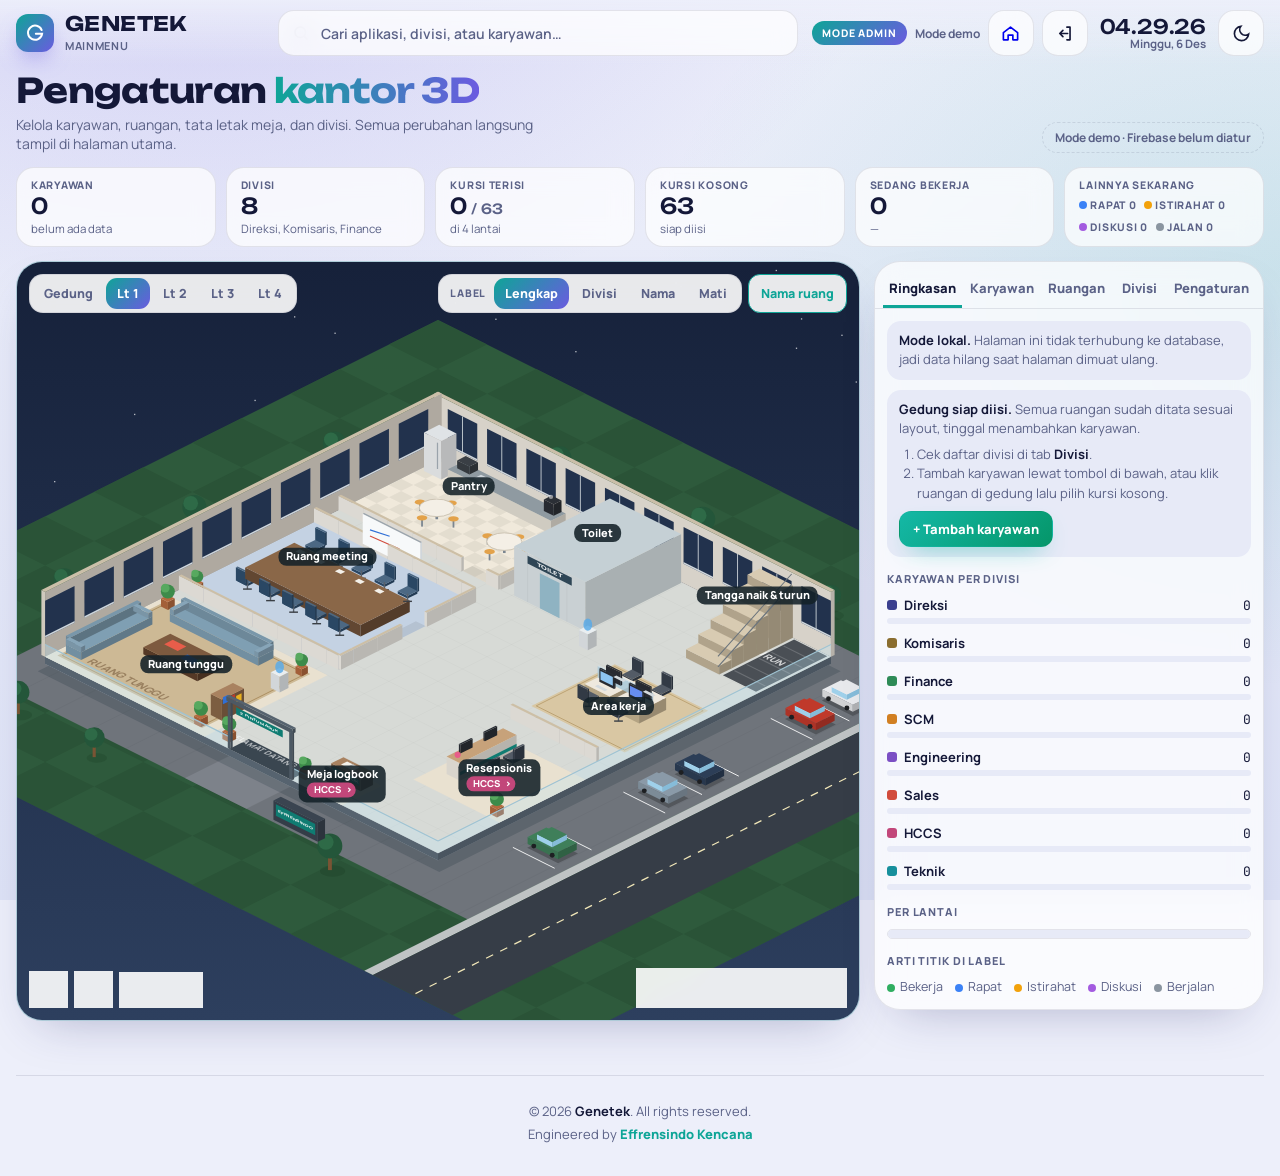
==== commit 1d0960aa: "Update index.html" ====
--- a/admin/index.html
+++ b/admin/index.html
@@ -66,6 +66,7 @@
           <span class="lbl">Label</span>
           <button data-lab="full" aria-pressed="true">Lengkap</button>
           <button data-lab="div" aria-pressed="false">Divisi</button>
+          <button data-lab="name" aria-pressed="false">Nama</button>
           <button data-lab="off" aria-pressed="false">Mati</button>
         </div>
         <button class="hudbtn" id="plaqBtn" aria-pressed="true">Nama ruang</button>
--- a/assets/app.css
+++ b/assets/app.css
@@ -280,3 +280,5 @@
 .gate-card p{margin:0;color:var(--muted);font-size:13.5px;line-height:1.5}
 .gate-err{min-height:18px;font-size:13px;font-weight:700;color:var(--warn)}
 .linkbtn{background:none;border:0;color:var(--teal);font-weight:800;cursor:pointer;padding:0;align-self:flex-start}
+.kinds button span{font-size:11px;line-height:1.15;text-align:center}
+.kinds button:disabled{opacity:.4;cursor:not-allowed}
